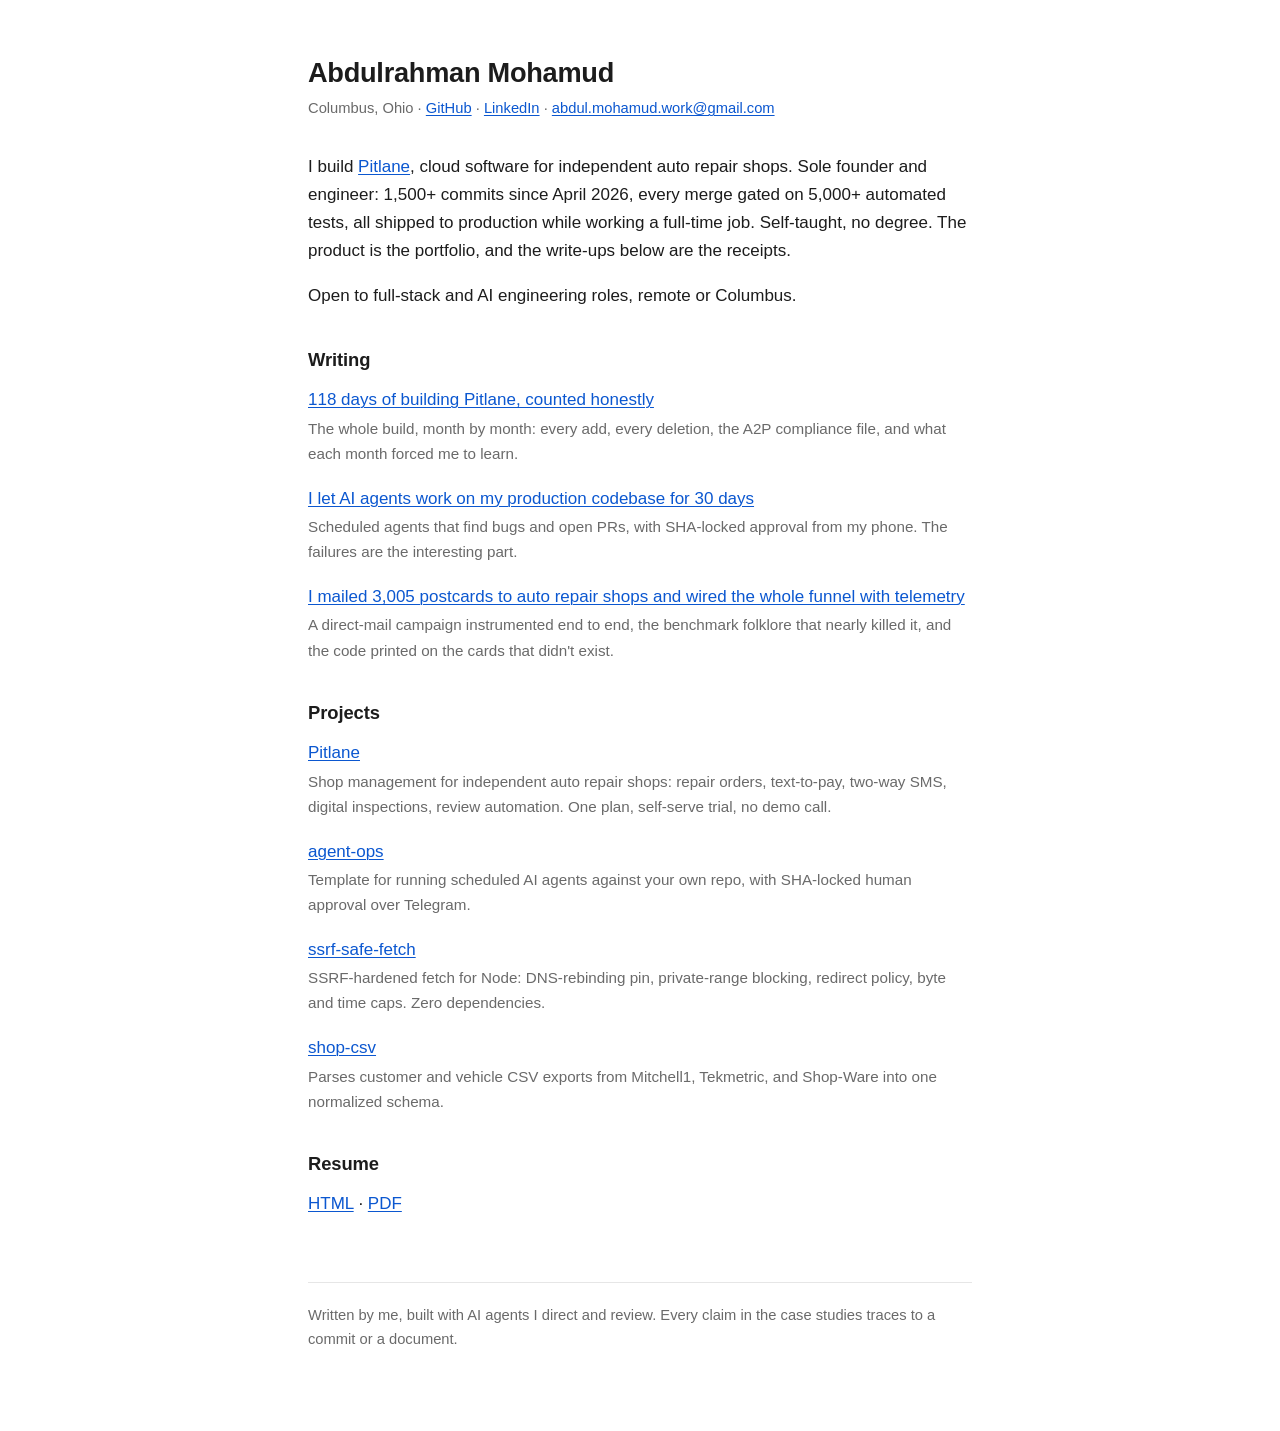
==== index.html @ a93dd290 "Personal site: case studies, projects, resume" ====
<!DOCTYPE html>
<html lang="en">
<head>
<meta charset="utf-8">
<meta name="viewport" content="width=device-width, initial-scale=1">
<title>Abdulrahman Mohamud</title>
<meta name="description" content="Founder and software engineer in Columbus, Ohio. Building Pitlane, cloud software for independent auto repair shops, as the sole engineer.">
<link rel="stylesheet" href="style.css">
</head>
<body>
<h1>Abdulrahman Mohamud</h1>
<p class="byline">Columbus, Ohio · <a href="https://github.com/owner-stack">GitHub</a> · <a href="https://www.linkedin.com/in/abdulmohamud/">LinkedIn</a> · <a href="mailto:abdul.mohamud.work@gmail.com">abdul.mohamud.work@gmail.com</a></p>

<p class="home-intro">I build <a href="https://www.usepitlane.com">Pitlane</a>, cloud software for independent auto repair shops. Sole founder and engineer: 1,500+ commits since April 2026, every merge gated on 5,000+ automated tests, all shipped to production while working a full-time job. Self-taught, no degree. The product is the portfolio, and the write-ups below are the receipts.</p>

<p>Open to full-stack and AI engineering roles, remote or Columbus.</p>

<h2>Writing</h2>
<div class="item">
  <a href="writing/building-pitlane.html">118 days of building Pitlane, counted honestly</a>
  <p class="desc">The whole build, month by month: every add, every deletion, the A2P compliance file, and what each month forced me to learn.</p>
</div>
<div class="item">
  <a href="writing/agent-company.html">I let AI agents work on my production codebase for 30 days</a>
  <p class="desc">Scheduled agents that find bugs and open PRs, with SHA-locked approval from my phone. The failures are the interesting part.</p>
</div>
<div class="item">
  <a href="writing/postcards.html">I mailed 3,005 postcards to auto repair shops and wired the whole funnel with telemetry</a>
  <p class="desc">A direct-mail campaign instrumented end to end, the benchmark folklore that nearly killed it, and the code printed on the cards that didn't exist.</p>
</div>

<h2>Projects</h2>
<div class="item">
  <a href="https://www.usepitlane.com">Pitlane</a>
  <p class="desc">Shop management for independent auto repair shops: repair orders, text-to-pay, two-way SMS, digital inspections, review automation. One plan, self-serve trial, no demo call.</p>
</div>
<div class="item">
  <a href="https://github.com/owner-stack/agent-ops">agent-ops</a>
  <p class="desc">Template for running scheduled AI agents against your own repo, with SHA-locked human approval over Telegram.</p>
</div>
<div class="item">
  <a href="https://github.com/owner-stack/ssrf-safe-fetch">ssrf-safe-fetch</a>
  <p class="desc">SSRF-hardened fetch for Node: DNS-rebinding pin, private-range blocking, redirect policy, byte and time caps. Zero dependencies.</p>
</div>
<div class="item">
  <a href="https://github.com/owner-stack/shop-csv">shop-csv</a>
  <p class="desc">Parses customer and vehicle CSV exports from Mitchell1, Tekmetric, and Shop-Ware into one normalized schema.</p>
</div>

<h2>Resume</h2>
<p><a href="resume.html">HTML</a> · <a href="resume.pdf">PDF</a></p>

<footer>
  Written by me, built with AI agents I direct and review. Every claim in the case studies traces to a commit or a document.
</footer>
</body>
</html>
---- style.css ----
:root {
  --bg: #ffffff;
  --text: #1c1c1c;
  --muted: #6a6a6a;
  --hairline: #e6e6e6;
  --link: #0b57d0;
}
@media (prefers-color-scheme: dark) {
  :root {
    --bg: #121212;
    --text: #e6e6e6;
    --muted: #9a9a9a;
    --hairline: #2c2c2c;
    --link: #8ab4f8;
  }
}
* { margin: 0; padding: 0; box-sizing: border-box; }
body {
  background: var(--bg);
  color: var(--text);
  font-family: -apple-system, BlinkMacSystemFont, "Segoe UI", Roboto, Helvetica, Arial, sans-serif;
  font-size: 17px;
  line-height: 1.65;
  max-width: 44rem;
  margin: 0 auto;
  padding: 3.5rem 1.25rem 5rem;
}
h1 { font-size: 1.7rem; line-height: 1.25; margin-bottom: 0.4rem; letter-spacing: -0.01em; }
h2 { font-size: 1.15rem; margin: 2.2rem 0 0.7rem; letter-spacing: -0.005em; }
p { margin: 0 0 1.05rem; }
a { color: var(--link); text-decoration: underline; text-underline-offset: 2px; text-decoration-thickness: 1px; }
a:hover { text-decoration-thickness: 2px; }
ul { margin: 0 0 1.05rem 1.2rem; }
li { margin-bottom: 0.45rem; }
.byline { color: var(--muted); font-size: 0.92rem; margin-bottom: 2rem; }
.home-intro { margin-top: 1rem; }
.item { margin-bottom: 1.15rem; }
.item .desc { color: var(--muted); font-size: 0.95rem; margin: 0.1rem 0 0; }
article h1 { font-size: 1.55rem; margin-bottom: 0.35rem; }
article h2 { font-size: 1.2rem; margin-top: 2.4rem; }
footer {
  margin-top: 4rem;
  padding-top: 1.2rem;
  border-top: 1px solid var(--hairline);
  color: var(--muted);
  font-size: 0.92rem;
}
footer a { color: var(--muted); }
nav.top { margin-bottom: 2.5rem; font-size: 0.95rem; }
nav.top a { color: var(--muted); }
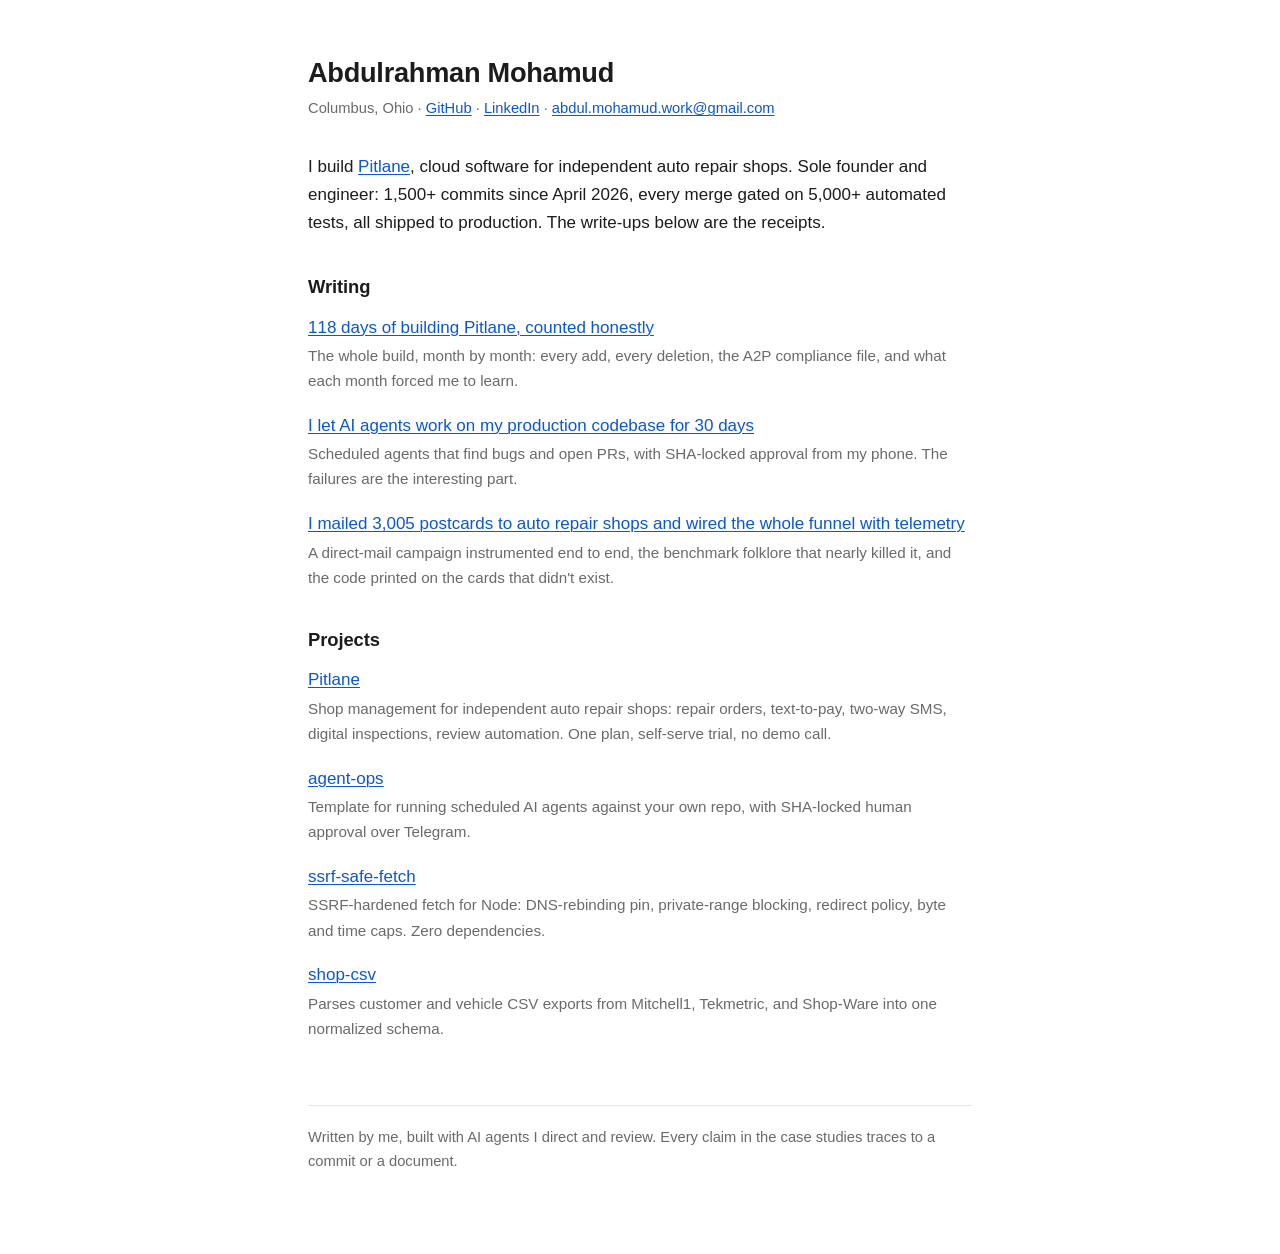
==== commit 81a35566: "Strictly business: drop the roles line and resume links; serve static, skip Jekyll" ====
--- a/index.html
+++ b/index.html
@@ -11,9 +11,7 @@
 <h1>Abdulrahman Mohamud</h1>
 <p class="byline">Columbus, Ohio · <a href="https://github.com/owner-stack">GitHub</a> · <a href="https://www.linkedin.com/in/abdulmohamud/">LinkedIn</a> · <a href="mailto:abdul.mohamud.work@gmail.com">abdul.mohamud.work@gmail.com</a></p>
 
-<p class="home-intro">I build <a href="https://www.usepitlane.com">Pitlane</a>, cloud software for independent auto repair shops. Sole founder and engineer: 1,500+ commits since April 2026, every merge gated on 5,000+ automated tests, all shipped to production while working a full-time job. Self-taught, no degree. The product is the portfolio, and the write-ups below are the receipts.</p>
-
-<p>Open to full-stack and AI engineering roles, remote or Columbus.</p>
+<p class="home-intro">I build <a href="https://www.usepitlane.com">Pitlane</a>, cloud software for independent auto repair shops. Sole founder and engineer: 1,500+ commits since April 2026, every merge gated on 5,000+ automated tests, all shipped to production. The write-ups below are the receipts.</p>
 
 <h2>Writing</h2>
 <div class="item">
@@ -47,9 +45,6 @@
   <p class="desc">Parses customer and vehicle CSV exports from Mitchell1, Tekmetric, and Shop-Ware into one normalized schema.</p>
 </div>
 
-<h2>Resume</h2>
-<p><a href="resume.html">HTML</a> · <a href="resume.pdf">PDF</a></p>
-
 <footer>
   Written by me, built with AI agents I direct and review. Every claim in the case studies traces to a commit or a document.
 </footer>
--- a/style.css
+++ b/style.css
@@ -37,7 +37,33 @@
 .item { margin-bottom: 1.15rem; }
 .item .desc { color: var(--muted); font-size: 0.95rem; margin: 0.1rem 0 0; }
 article h1 { font-size: 1.55rem; margin-bottom: 0.35rem; }
-article h2 { font-size: 1.2rem; margin-top: 2.4rem; }
+article h2 {
+  font-size: 1.28rem;
+  margin-top: 3rem;
+  padding-top: 1.6rem;
+  border-top: 1px solid var(--hairline);
+}
+article h3 { font-size: 1.05rem; margin: 1.9rem 0 0.6rem; }
+article { scroll-behavior: smooth; }
+article h2, article h3 { scroll-margin-top: 1.5rem; }
+.toc {
+  border: 1px solid var(--hairline);
+  border-radius: 10px;
+  padding: 1rem 1.25rem;
+  margin: 1.8rem 0 0.6rem;
+  font-size: 0.95rem;
+}
+.toc .toc-title {
+  font-size: 0.8rem;
+  text-transform: uppercase;
+  letter-spacing: 0.08em;
+  color: var(--muted);
+  margin-bottom: 0.5rem;
+}
+.toc ol { margin: 0 0 0 1.2rem; }
+.toc li { margin-bottom: 0.3rem; }
+.toc a { color: var(--text); text-decoration: none; }
+.toc a:hover { text-decoration: underline; }
 footer {
   margin-top: 4rem;
   padding-top: 1.2rem;
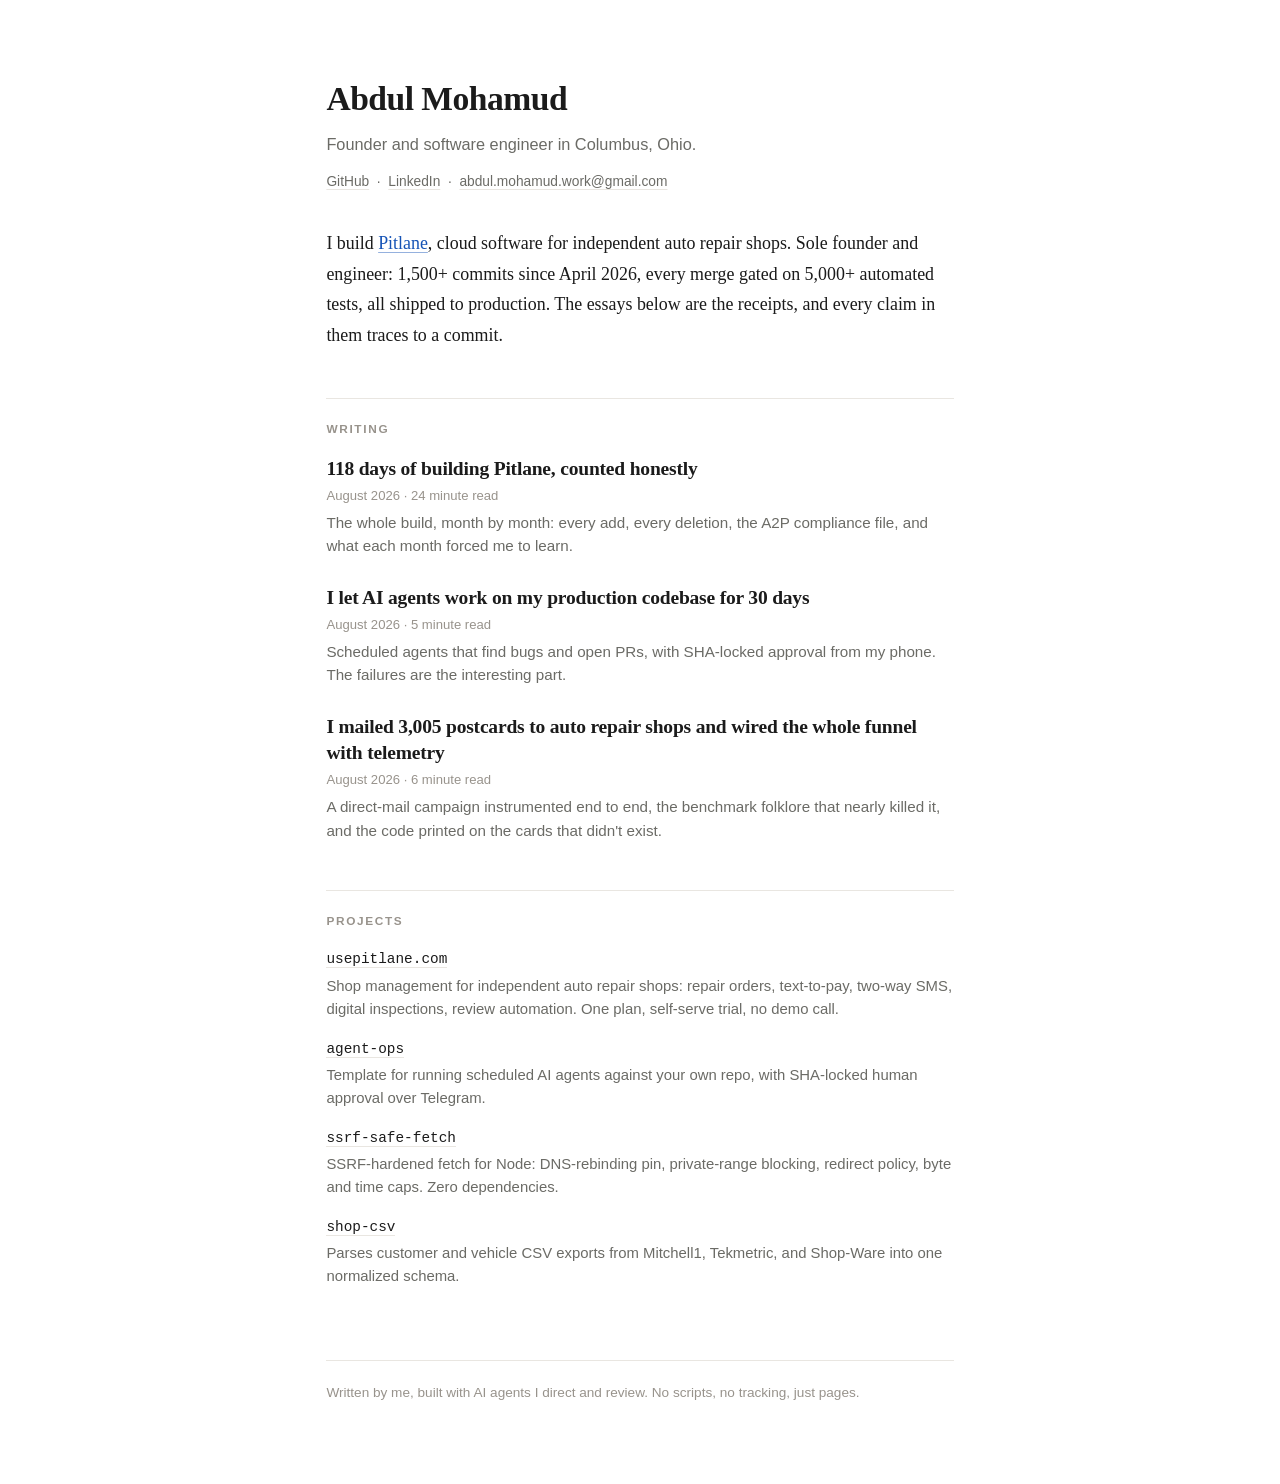
==== commit 41e4ad84: "A typographic voice: serif essays, masthead, reading times, essay navigation, share cards" ====
--- a/index.html
+++ b/index.html
@@ -3,50 +3,65 @@
 <head>
 <meta charset="utf-8">
 <meta name="viewport" content="width=device-width, initial-scale=1">
-<title>Abdulrahman Mohamud</title>
+<title>Abdul Mohamud</title>
 <meta name="description" content="Founder and software engineer in Columbus, Ohio. Building Pitlane, cloud software for independent auto repair shops, as the sole engineer.">
+<meta property="og:type" content="website">
+<meta property="og:title" content="Abdul Mohamud">
+<meta property="og:description" content="Founder and software engineer. Building Pitlane, cloud software for independent auto repair shops, as the sole engineer.">
+<meta property="og:url" content="https://owner-stack.github.io/">
+<meta property="og:image" content="https://owner-stack.github.io/og.png">
+<meta name="twitter:card" content="summary_large_image">
+<link rel="icon" type="image/png" href="favicon.png">
 <link rel="stylesheet" href="style.css">
 </head>
 <body>
-<h1>Abdulrahman Mohamud</h1>
-<p class="byline">Columbus, Ohio · <a href="https://github.com/owner-stack">GitHub</a> · <a href="https://www.linkedin.com/in/abdulmohamud/">LinkedIn</a> · <a href="mailto:abdul.mohamud.work@gmail.com">abdul.mohamud.work@gmail.com</a></p>
+<header class="masthead">
+  <h1>Abdul Mohamud</h1>
+  <p class="tagline">Founder and software engineer in Columbus, Ohio.</p>
+  <p class="where"><a href="https://github.com/owner-stack">GitHub</a> &nbsp;&middot;&nbsp; <a href="https://www.linkedin.com/in/abdulmohamud/">LinkedIn</a> &nbsp;&middot;&nbsp; <a href="mailto:abdul.mohamud.work@gmail.com">abdul.mohamud.work@gmail.com</a></p>
+</header>
 
-<p class="home-intro">I build <a href="https://www.usepitlane.com">Pitlane</a>, cloud software for independent auto repair shops. Sole founder and engineer: 1,500+ commits since April 2026, every merge gated on 5,000+ automated tests, all shipped to production. The write-ups below are the receipts.</p>
+<p class="home-intro">I build <a href="https://www.usepitlane.com">Pitlane</a>, cloud software for independent auto repair shops. Sole founder and engineer: 1,500+ commits since April 2026, every merge gated on 5,000+ automated tests, all shipped to production. The essays below are the receipts, and every claim in them traces to a commit.</p>
 
-<h2>Writing</h2>
-<div class="item">
-  <a href="writing/building-pitlane.html">118 days of building Pitlane, counted honestly</a>
-  <p class="desc">The whole build, month by month: every add, every deletion, the A2P compliance file, and what each month forced me to learn.</p>
+<div class="section-label">Writing</div>
+
+<div class="entry">
+  <div class="title"><a href="writing/building-pitlane.html">118 days of building Pitlane, counted honestly</a></div>
+  <div class="meta">August 2026 &middot; 24 minute read</div>
+  <div class="desc">The whole build, month by month: every add, every deletion, the A2P compliance file, and what each month forced me to learn.</div>
 </div>
-<div class="item">
-  <a href="writing/agent-company.html">I let AI agents work on my production codebase for 30 days</a>
-  <p class="desc">Scheduled agents that find bugs and open PRs, with SHA-locked approval from my phone. The failures are the interesting part.</p>
+<div class="entry">
+  <div class="title"><a href="writing/agent-company.html">I let AI agents work on my production codebase for 30 days</a></div>
+  <div class="meta">August 2026 &middot; 5 minute read</div>
+  <div class="desc">Scheduled agents that find bugs and open PRs, with SHA-locked approval from my phone. The failures are the interesting part.</div>
 </div>
-<div class="item">
-  <a href="writing/postcards.html">I mailed 3,005 postcards to auto repair shops and wired the whole funnel with telemetry</a>
-  <p class="desc">A direct-mail campaign instrumented end to end, the benchmark folklore that nearly killed it, and the code printed on the cards that didn't exist.</p>
+<div class="entry">
+  <div class="title"><a href="writing/postcards.html">I mailed 3,005 postcards to auto repair shops and wired the whole funnel with telemetry</a></div>
+  <div class="meta">August 2026 &middot; 6 minute read</div>
+  <div class="desc">A direct-mail campaign instrumented end to end, the benchmark folklore that nearly killed it, and the code printed on the cards that didn't exist.</div>
 </div>
 
-<h2>Projects</h2>
-<div class="item">
-  <a href="https://www.usepitlane.com">Pitlane</a>
-  <p class="desc">Shop management for independent auto repair shops: repair orders, text-to-pay, two-way SMS, digital inspections, review automation. One plan, self-serve trial, no demo call.</p>
+<div class="section-label">Projects</div>
+
+<div class="project">
+  <div class="name"><a href="https://www.usepitlane.com">usepitlane.com</a></div>
+  <div class="desc">Shop management for independent auto repair shops: repair orders, text-to-pay, two-way SMS, digital inspections, review automation. One plan, self-serve trial, no demo call.</div>
 </div>
-<div class="item">
-  <a href="https://github.com/owner-stack/agent-ops">agent-ops</a>
-  <p class="desc">Template for running scheduled AI agents against your own repo, with SHA-locked human approval over Telegram.</p>
+<div class="project">
+  <div class="name"><a href="https://github.com/owner-stack/agent-ops">agent-ops</a></div>
+  <div class="desc">Template for running scheduled AI agents against your own repo, with SHA-locked human approval over Telegram.</div>
 </div>
-<div class="item">
-  <a href="https://github.com/owner-stack/ssrf-safe-fetch">ssrf-safe-fetch</a>
-  <p class="desc">SSRF-hardened fetch for Node: DNS-rebinding pin, private-range blocking, redirect policy, byte and time caps. Zero dependencies.</p>
+<div class="project">
+  <div class="name"><a href="https://github.com/owner-stack/ssrf-safe-fetch">ssrf-safe-fetch</a></div>
+  <div class="desc">SSRF-hardened fetch for Node: DNS-rebinding pin, private-range blocking, redirect policy, byte and time caps. Zero dependencies.</div>
 </div>
-<div class="item">
-  <a href="https://github.com/owner-stack/shop-csv">shop-csv</a>
-  <p class="desc">Parses customer and vehicle CSV exports from Mitchell1, Tekmetric, and Shop-Ware into one normalized schema.</p>
+<div class="project">
+  <div class="name"><a href="https://github.com/owner-stack/shop-csv">shop-csv</a></div>
+  <div class="desc">Parses customer and vehicle CSV exports from Mitchell1, Tekmetric, and Shop-Ware into one normalized schema.</div>
 </div>
 
 <footer>
-  Written by me, built with AI agents I direct and review. Every claim in the case studies traces to a commit or a document.
+  Written by me, built with AI agents I direct and review. No scripts, no tracking, just pages.
 </footer>
 </body>
 </html>
--- a/style.css
+++ b/style.css
@@ -1,76 +1,199 @@
 :root {
   --bg: #ffffff;
-  --text: #1c1c1c;
-  --muted: #6a6a6a;
-  --hairline: #e6e6e6;
-  --link: #0b57d0;
+  --text: #1b1b1b;
+  --muted: #6b6b66;
+  --faint: #98938c;
+  --hairline: #e9e6e1;
+  --accent: #1553b6;
+  --code-bg: #f4f2ee;
+  --serif: Charter, "Iowan Old Style", Georgia, "Times New Roman", serif;
+  --sans: -apple-system, BlinkMacSystemFont, "Segoe UI", Roboto, Helvetica, Arial, sans-serif;
+  --mono: ui-monospace, "SF Mono", SFMono-Regular, Menlo, Consolas, monospace;
 }
 @media (prefers-color-scheme: dark) {
   :root {
-    --bg: #121212;
-    --text: #e6e6e6;
-    --muted: #9a9a9a;
-    --hairline: #2c2c2c;
-    --link: #8ab4f8;
+    --bg: #131210;
+    --text: #e8e5e0;
+    --muted: #a29c93;
+    --faint: #766f66;
+    --hairline: #2a2824;
+    --accent: #8fb4f0;
+    --code-bg: #211f1c;
   }
 }
 * { margin: 0; padding: 0; box-sizing: border-box; }
+html { -webkit-text-size-adjust: 100%; }
 body {
   background: var(--bg);
   color: var(--text);
-  font-family: -apple-system, BlinkMacSystemFont, "Segoe UI", Roboto, Helvetica, Arial, sans-serif;
-  font-size: 17px;
-  line-height: 1.65;
-  max-width: 44rem;
+  font-family: var(--sans);
+  font-size: 16px;
+  line-height: 1.6;
+  max-width: 42rem;
   margin: 0 auto;
-  padding: 3.5rem 1.25rem 5rem;
+  padding: 4.5rem 1.4rem 5rem;
 }
-h1 { font-size: 1.7rem; line-height: 1.25; margin-bottom: 0.4rem; letter-spacing: -0.01em; }
-h2 { font-size: 1.15rem; margin: 2.2rem 0 0.7rem; letter-spacing: -0.005em; }
-p { margin: 0 0 1.05rem; }
-a { color: var(--link); text-decoration: underline; text-underline-offset: 2px; text-decoration-thickness: 1px; }
-a:hover { text-decoration-thickness: 2px; }
-ul { margin: 0 0 1.05rem 1.2rem; }
-li { margin-bottom: 0.45rem; }
-.byline { color: var(--muted); font-size: 0.92rem; margin-bottom: 2rem; }
-.home-intro { margin-top: 1rem; }
-.item { margin-bottom: 1.15rem; }
-.item .desc { color: var(--muted); font-size: 0.95rem; margin: 0.1rem 0 0; }
-article h1 { font-size: 1.55rem; margin-bottom: 0.35rem; }
+a { color: var(--accent); text-decoration: underline; text-underline-offset: 3px; text-decoration-thickness: 1px; text-decoration-color: color-mix(in srgb, var(--accent) 45%, transparent); }
+a:hover { text-decoration-color: var(--accent); }
+
+/* ---------- index ---------- */
+.masthead h1 {
+  font-family: var(--serif);
+  font-weight: 700;
+  font-size: 2.1rem;
+  letter-spacing: -0.015em;
+  margin-bottom: 0.3rem;
+}
+.masthead .tagline { color: var(--muted); font-size: 1.02rem; }
+.masthead .where {
+  margin-top: 0.9rem;
+  font-size: 0.86rem;
+  color: var(--muted);
+}
+.masthead .where a { color: var(--muted); text-decoration-color: var(--hairline); }
+.masthead .where a:hover { color: var(--accent); }
+
+.home-intro {
+  margin: 2.2rem 0 0;
+  font-family: var(--serif);
+  font-size: 1.12rem;
+  line-height: 1.7;
+}
+
+.section-label {
+  margin: 3rem 0 1.1rem;
+  font-size: 0.74rem;
+  font-weight: 600;
+  letter-spacing: 0.14em;
+  text-transform: uppercase;
+  color: var(--faint);
+  border-top: 1px solid var(--hairline);
+  padding-top: 1.3rem;
+}
+
+.entry { margin-bottom: 1.7rem; }
+.entry .title {
+  font-family: var(--serif);
+  font-size: 1.22rem;
+  font-weight: 700;
+  letter-spacing: -0.01em;
+  line-height: 1.35;
+}
+.entry .title a { color: var(--text); text-decoration: none; }
+.entry .title a:hover { color: var(--accent); }
+.entry .meta { color: var(--faint); font-size: 0.82rem; margin-top: 0.15rem; }
+.entry .desc { color: var(--muted); font-size: 0.95rem; margin-top: 0.3rem; line-height: 1.55; }
+
+.project { margin-bottom: 1.05rem; }
+.project .name { font-family: var(--mono); font-size: 0.9rem; }
+.project .name a { color: var(--text); text-decoration: none; border-bottom: 1px solid var(--hairline); }
+.project .name a:hover { color: var(--accent); border-color: var(--accent); }
+.project .desc { color: var(--muted); font-size: 0.93rem; margin-top: 0.2rem; line-height: 1.55; }
+
+footer {
+  margin-top: 4.5rem;
+  padding-top: 1.3rem;
+  border-top: 1px solid var(--hairline);
+  color: var(--faint);
+  font-size: 0.85rem;
+  line-height: 1.6;
+}
+footer a { color: var(--faint); }
+footer a:hover { color: var(--accent); }
+
+/* ---------- article ---------- */
+nav.top { margin-bottom: 3rem; font-size: 0.86rem; }
+nav.top a { color: var(--muted); text-decoration: none; }
+nav.top a:hover { color: var(--accent); }
+
+article h1 {
+  font-family: var(--serif);
+  font-weight: 700;
+  font-size: 2rem;
+  line-height: 1.2;
+  letter-spacing: -0.015em;
+  margin-bottom: 0.7rem;
+}
+article .byline {
+  color: var(--faint);
+  font-size: 0.86rem;
+  margin-bottom: 2.4rem;
+}
+article p {
+  font-family: var(--serif);
+  font-size: 1.08rem;
+  line-height: 1.72;
+  margin: 0 0 1.25rem;
+}
 article h2 {
-  font-size: 1.28rem;
-  margin-top: 3rem;
-  padding-top: 1.6rem;
+  font-family: var(--serif);
+  font-weight: 700;
+  font-size: 1.42rem;
+  letter-spacing: -0.01em;
+  line-height: 1.3;
+  margin: 3.2rem 0 1rem;
+  padding-top: 2rem;
   border-top: 1px solid var(--hairline);
 }
-article h3 { font-size: 1.05rem; margin: 1.9rem 0 0.6rem; }
-article { scroll-behavior: smooth; }
-article h2, article h3 { scroll-margin-top: 1.5rem; }
+article h3 {
+  font-family: var(--serif);
+  font-weight: 700;
+  font-size: 1.12rem;
+  margin: 2.2rem 0 0.7rem;
+}
+article h2, article h3 { scroll-margin-top: 1.6rem; }
+article code {
+  font-family: var(--mono);
+  font-size: 0.82em;
+  background: var(--code-bg);
+  padding: 0.1em 0.35em;
+  border-radius: 4px;
+}
+article pre { overflow-x: auto; background: var(--code-bg); padding: 1rem; border-radius: 8px; margin-bottom: 1.25rem; }
+article pre code { background: none; padding: 0; }
+article ul, article ol { margin: 0 0 1.25rem 1.3rem; font-family: var(--serif); font-size: 1.08rem; line-height: 1.7; }
+article li { margin-bottom: 0.4rem; }
+article blockquote { border-left: 2px solid var(--hairline); padding-left: 1.1rem; color: var(--muted); margin-bottom: 1.25rem; }
+
 .toc {
   border: 1px solid var(--hairline);
   border-radius: 10px;
-  padding: 1rem 1.25rem;
-  margin: 1.8rem 0 0.6rem;
-  font-size: 0.95rem;
+  padding: 1.05rem 1.3rem 0.95rem;
+  margin: 0 0 2.6rem;
 }
 .toc .toc-title {
-  font-size: 0.8rem;
+  font-family: var(--sans);
+  font-size: 0.72rem;
+  font-weight: 600;
   text-transform: uppercase;
-  letter-spacing: 0.08em;
+  letter-spacing: 0.14em;
+  color: var(--faint);
+  margin-bottom: 0.55rem;
+}
+.toc ol { margin: 0 0 0 1.15rem; font-family: var(--sans); font-size: 0.92rem; line-height: 1.5; }
+.toc li { margin-bottom: 0.34rem; }
+.toc li::marker { color: var(--faint); font-family: var(--mono); font-size: 0.8em; }
+.toc a { color: var(--text); text-decoration: none; }
+.toc a:hover { color: var(--accent); }
+
+.article-end {
+  margin-top: 3.5rem;
+  padding-top: 1.4rem;
+  border-top: 1px solid var(--hairline);
+  font-size: 0.9rem;
   color: var(--muted);
-  margin-bottom: 0.5rem;
+  display: flex;
+  justify-content: space-between;
+  gap: 1rem;
+  flex-wrap: wrap;
 }
-.toc ol { margin: 0 0 0 1.2rem; }
-.toc li { margin-bottom: 0.3rem; }
-.toc a { color: var(--text); text-decoration: none; }
-.toc a:hover { text-decoration: underline; }
-footer {
-  margin-top: 4rem;
-  padding-top: 1.2rem;
-  border-top: 1px solid var(--hairline);
-  color: var(--muted);
-  font-size: 0.92rem;
+.article-end a { color: var(--muted); text-decoration: none; }
+.article-end a:hover { color: var(--accent); }
+.article-end .next { text-align: right; }
+.article-end .label { display: block; font-size: 0.72rem; text-transform: uppercase; letter-spacing: 0.12em; color: var(--faint); margin-bottom: 0.15rem; }
+
+@media (max-width: 480px) {
+  body { padding-top: 3rem; }
+  article h1 { font-size: 1.65rem; }
+  article p, article ul, article ol { font-size: 1.03rem; }
 }
-footer a { color: var(--muted); }
-nav.top { margin-bottom: 2.5rem; font-size: 0.95rem; }
-nav.top a { color: var(--muted); }
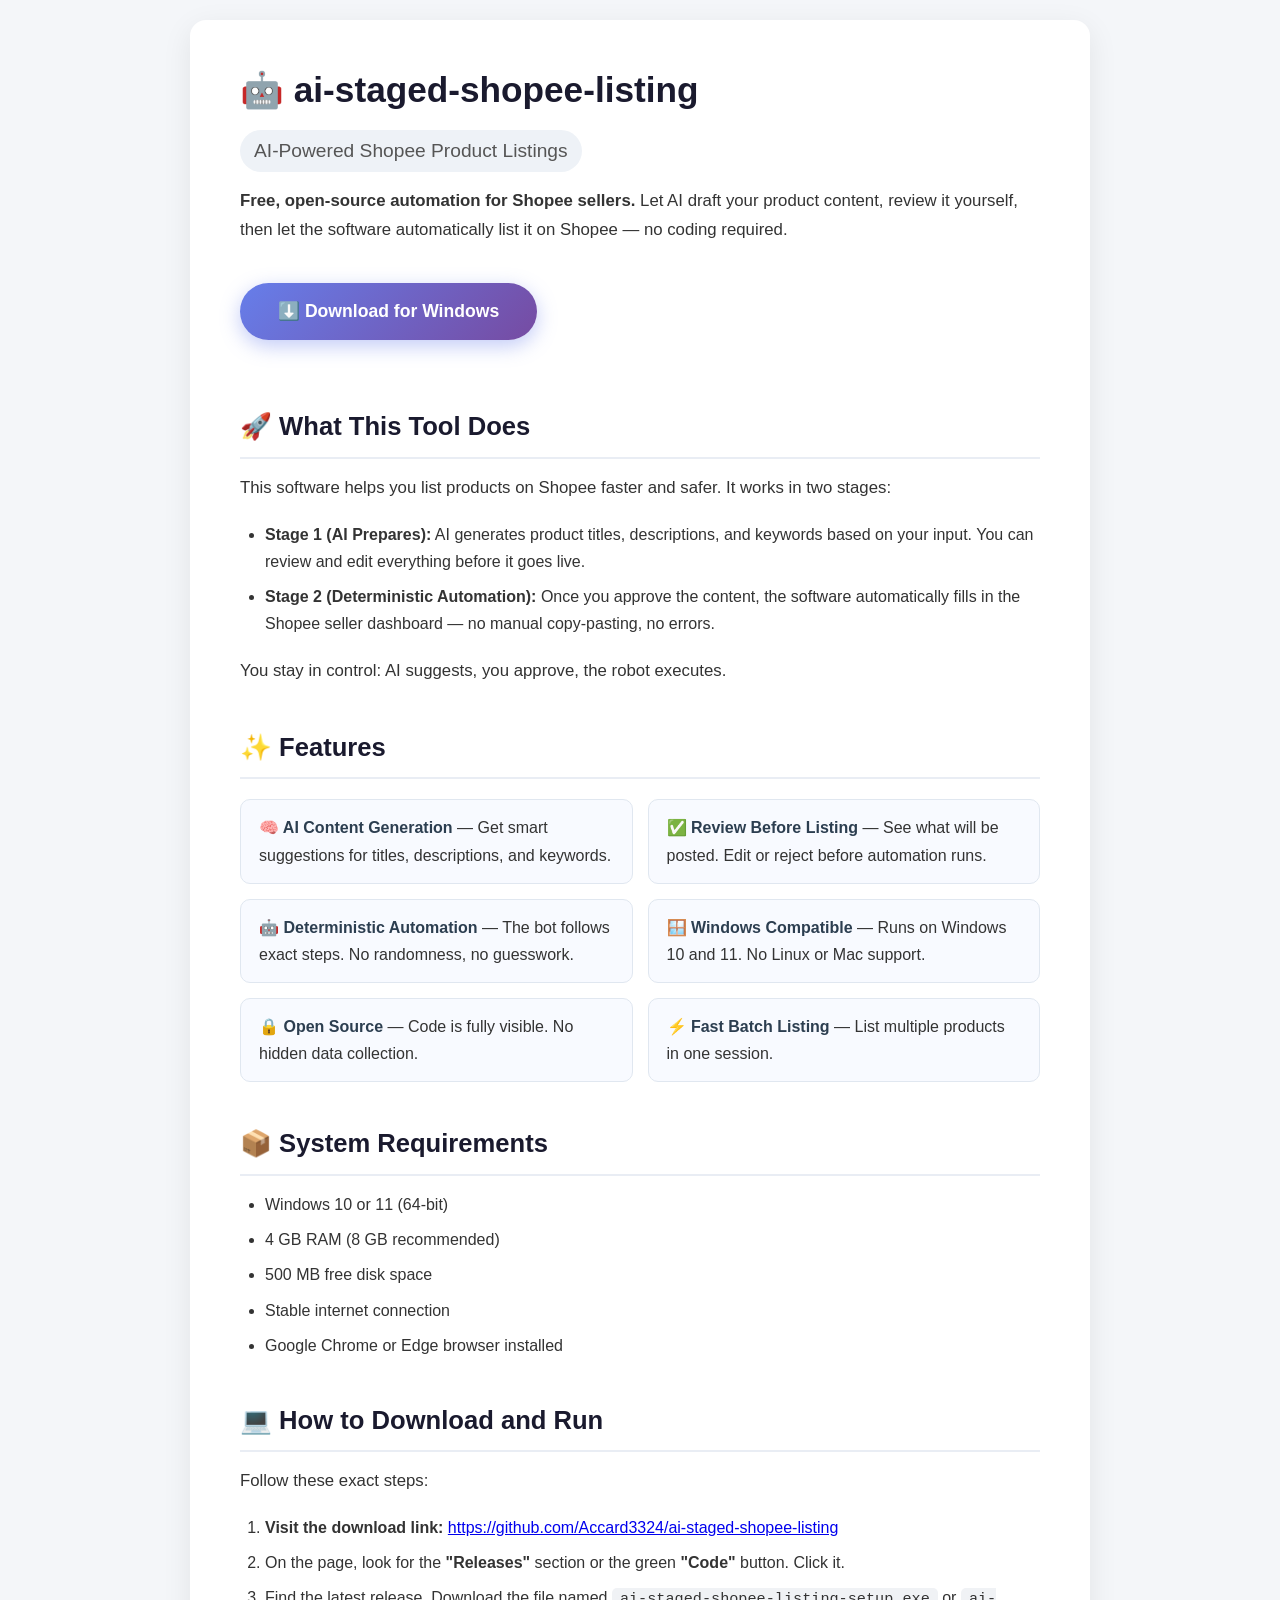
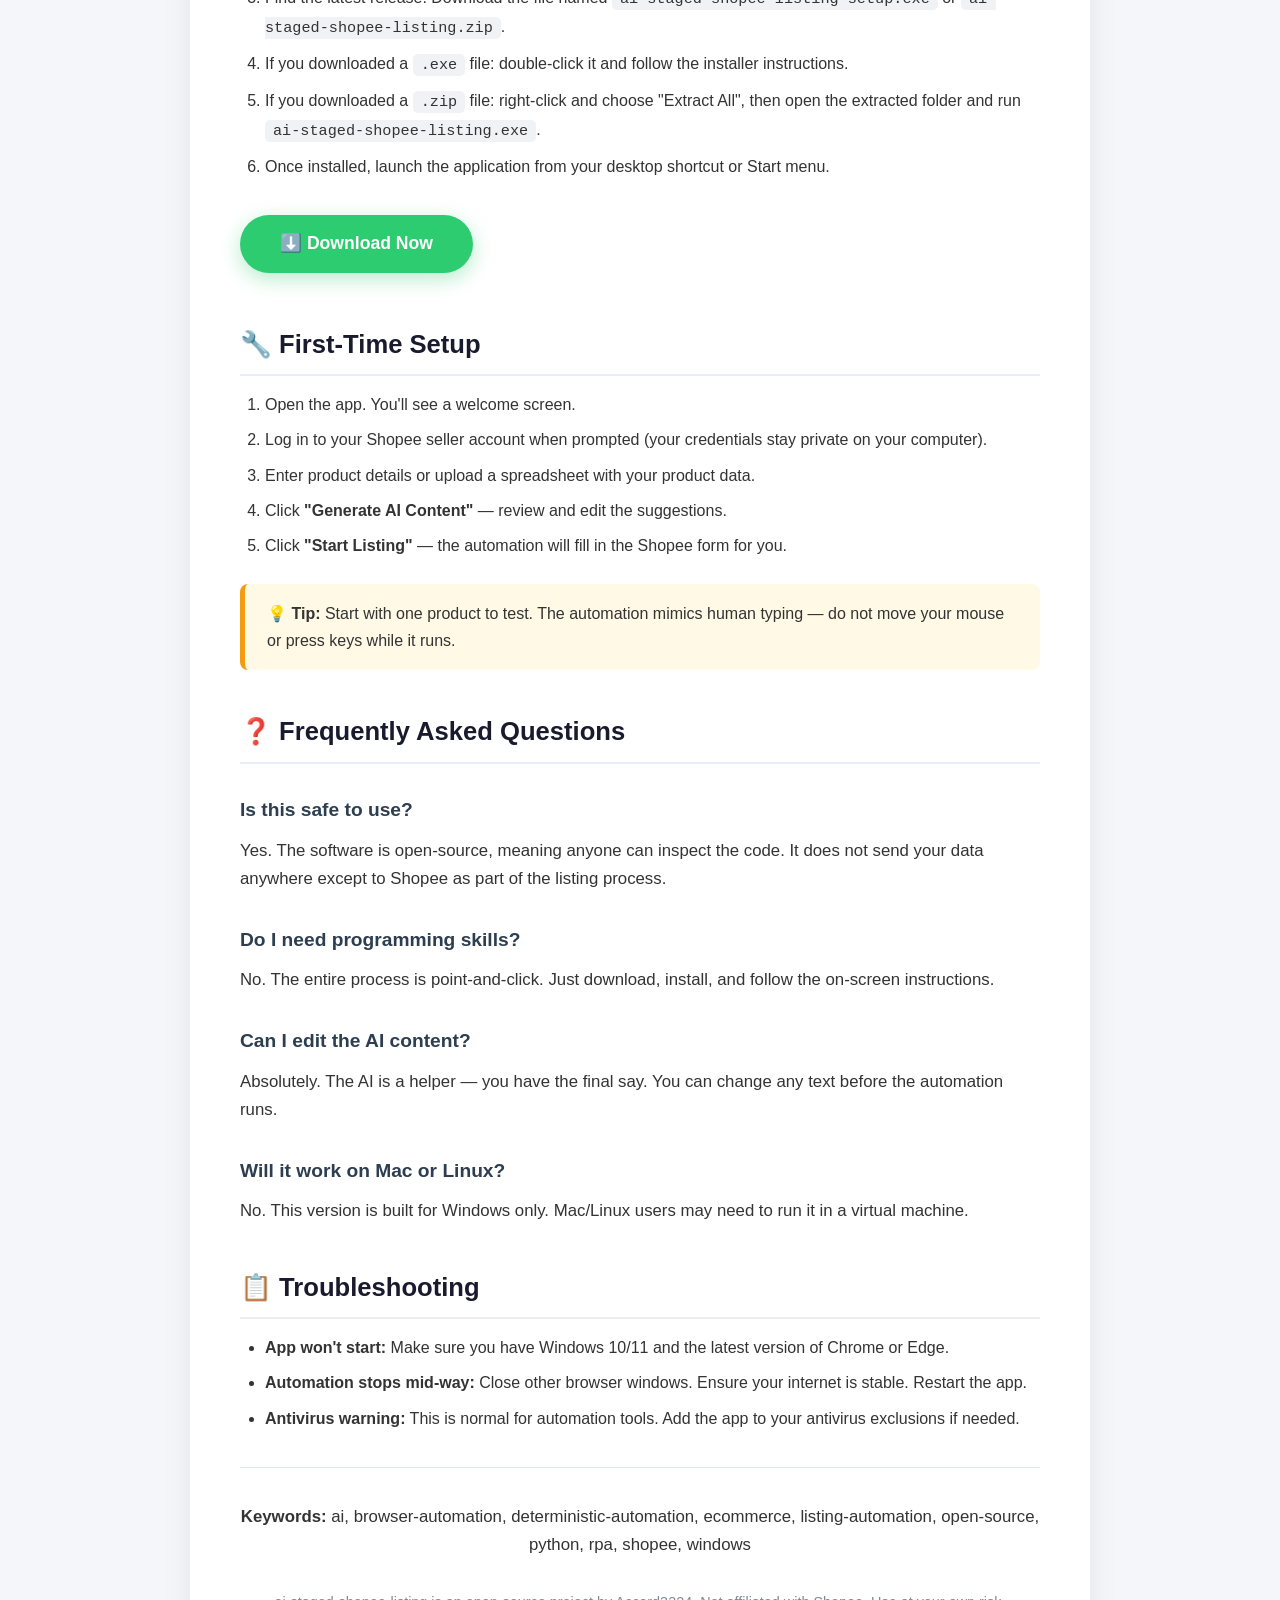
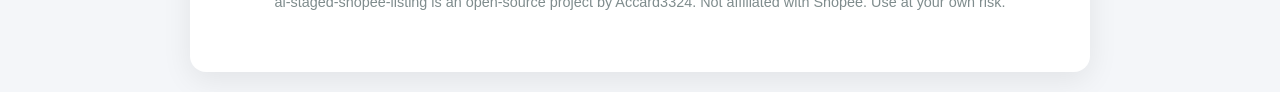
==== commit 0f48bf1f: "Remove hosted resume" ====
--- a/index.html
+++ b/index.html
@@ -1,67 +1,262 @@
 <!DOCTYPE html>
 <html lang="en">
 <head>
-<meta charset="utf-8">
-<meta name="viewport" content="width=device-width, initial-scale=1">
-<title>Abdul Mohamud</title>
-<meta name="description" content="Founder and software engineer in Columbus, Ohio. Building Pitlane, cloud software for independent auto repair shops, as the sole engineer.">
-<meta property="og:type" content="website">
-<meta property="og:title" content="Abdul Mohamud">
-<meta property="og:description" content="Founder and software engineer. Building Pitlane, cloud software for independent auto repair shops, as the sole engineer.">
-<meta property="og:url" content="https://owner-stack.github.io/">
-<meta property="og:image" content="https://owner-stack.github.io/og.png">
-<meta name="twitter:card" content="summary_large_image">
-<link rel="icon" type="image/png" href="favicon.png">
-<link rel="stylesheet" href="style.css">
+    <meta charset="UTF-8">
+    <meta name="viewport" content="width=device-width, initial-scale=1.0">
+    <title>ai-staged-shopee-listing - Open-Source Shopee Listing Automation</title>
+    <meta name="description" content="Open-source Shopee listing automation: AI prepares reviewable product content, then deterministic software executes approved seller-backend listing steps. Download and run on Windows.">
+    <meta name="keywords" content="ai, browser-automation, deterministic-automation, ecommerce, listing-automation, open-source, python, rpa, shopee, windows">
+    <meta name="author" content="Accard3324">
+    <meta property="og:title" content="ai-staged-shopee-listing - Open-Source Shopee Listing Automation">
+    <meta property="og:description" content="AI prepares reviewable product content, then deterministic software executes approved listing steps. Free and open-source for Windows.">
+    <meta property="og:url" content="https://github.com/Accard3324/ai-staged-shopee-listing">
+    <meta property="og:type" content="software">
+    <meta name="twitter:card" content="summary_large_image">
+    <style>
+        * {
+            margin: 0;
+            padding: 0;
+            box-sizing: border-box;
+        }
+        body {
+            font-family: -apple-system, BlinkMacSystemFont, 'Segoe UI', Roboto, 'Helvetica Neue', Arial, sans-serif;
+            background: #f4f6f9;
+            color: #333;
+            line-height: 1.7;
+            padding: 20px;
+        }
+        .container {
+            max-width: 900px;
+            margin: 0 auto;
+            background: #fff;
+            padding: 40px 50px;
+            border-radius: 16px;
+            box-shadow: 0 8px 30px rgba(0,0,0,0.08);
+        }
+        h1 {
+            font-size: 2.2rem;
+            font-weight: 700;
+            color: #1a1a2e;
+            margin-bottom: 15px;
+            display: flex;
+            align-items: center;
+            gap: 10px;
+            flex-wrap: wrap;
+        }
+        h1 span.tagline {
+            font-size: 1.2rem;
+            font-weight: 400;
+            color: #555;
+            background: #eef2f7;
+            padding: 5px 14px;
+            border-radius: 30px;
+            white-space: nowrap;
+        }
+        .badge-link {
+            display: inline-block;
+            background: linear-gradient(135deg, #667eea 0%, #764ba2 100%);
+            color: #fff;
+            font-size: 1.1rem;
+            font-weight: 600;
+            padding: 14px 38px;
+            border-radius: 50px;
+            text-decoration: none;
+            box-shadow: 0 6px 20px rgba(102,126,234,0.4);
+            margin: 20px 0 25px 0;
+            transition: transform 0.2s, box-shadow 0.2s;
+        }
+        .badge-link:hover {
+            transform: translateY(-3px);
+            box-shadow: 0 10px 28px rgba(102,126,234,0.5);
+        }
+        h2 {
+            font-size: 1.6rem;
+            font-weight: 600;
+            color: #1a1a2e;
+            margin-top: 40px;
+            margin-bottom: 15px;
+            border-bottom: 2px solid #e9edf4;
+            padding-bottom: 8px;
+            display: flex;
+            align-items: center;
+            gap: 10px;
+        }
+        h3 {
+            font-size: 1.2rem;
+            font-weight: 600;
+            color: #2c3e50;
+            margin-top: 30px;
+            margin-bottom: 10px;
+        }
+        p {
+            margin-bottom: 18px;
+            font-size: 1.05rem;
+        }
+        ul, ol {
+            margin-left: 25px;
+            margin-bottom: 20px;
+        }
+        li {
+            margin-bottom: 8px;
+        }
+        code {
+            background: #f0f2f5;
+            padding: 2px 8px;
+            border-radius: 5px;
+            font-family: 'SFMono-Regular', Consolas, 'Liberation Mono', Menlo, monospace;
+            font-size: 0.95rem;
+        }
+        .button-download {
+            display: inline-block;
+            background: #2ecc71;
+            color: #fff;
+            font-weight: 600;
+            font-size: 1.1rem;
+            padding: 14px 40px;
+            border-radius: 50px;
+            text-decoration: none;
+            box-shadow: 0 6px 20px rgba(46,204,113,0.35);
+            margin: 15px 0 10px 0;
+            transition: transform 0.2s, box-shadow 0.2s;
+        }
+        .button-download:hover {
+            transform: translateY(-3px);
+            box-shadow: 0 10px 28px rgba(46,204,113,0.45);
+        }
+        .note-box {
+            background: #fff9e6;
+            border-left: 5px solid #f39c12;
+            padding: 16px 22px;
+            border-radius: 8px;
+            margin: 25px 0;
+        }
+        .feature-grid {
+            display: grid;
+            grid-template-columns: 1fr 1fr;
+            gap: 15px;
+            margin: 20px 0;
+        }
+        .feature-item {
+            background: #f8faff;
+            padding: 14px 18px;
+            border-radius: 10px;
+            border: 1px solid #e0e7f0;
+        }
+        .feature-item strong {
+            color: #2c3e50;
+        }
+        hr {
+            border: none;
+            border-top: 1px solid #e0e7f0;
+            margin: 35px 0;
+        }
+        .footer-note {
+            font-size: 0.9rem;
+            color: #7f8c8d;
+            text-align: center;
+            margin-top: 30px;
+        }
+        @media (max-width: 600px) {
+            .container {
+                padding: 25px 20px;
+            }
+            h1 {
+                font-size: 1.7rem;
+            }
+            h1 span.tagline {
+                font-size: 1rem;
+                white-space: normal;
+            }
+            .feature-grid {
+                grid-template-columns: 1fr;
+            }
+            .badge-link, .button-download {
+                font-size: 1rem;
+                padding: 12px 28px;
+            }
+        }
+    </style>
 </head>
 <body>
-<header class="masthead">
-  <h1>Abdul Mohamud</h1>
-  <p class="tagline">Founder and software engineer in Columbus, Ohio.</p>
-  <p class="where"><a href="https://github.com/owner-stack">GitHub</a> &nbsp;&middot;&nbsp; <a href="https://www.linkedin.com/in/abdulmohamud/">LinkedIn</a> &nbsp;&middot;&nbsp; <a href="mailto:abdul.mohamud.work@gmail.com">abdul.mohamud.work@gmail.com</a></p>
-</header>
-
-<p class="home-intro">I build <a href="https://www.usepitlane.com">Pitlane</a>, cloud software for independent auto repair shops. Sole founder and engineer: 1,500+ commits since April 2026, every merge gated on 5,000+ automated tests, all shipped to production. The essays below are the receipts, and every claim in them traces to a commit.</p>
-
-<div class="section-label">Writing</div>
-
-<div class="entry">
-  <div class="title"><a href="writing/building-pitlane.html">118 days of building Pitlane, counted honestly</a></div>
-  <div class="meta">August 2026 &middot; 24 minute read</div>
-  <div class="desc">The whole build, month by month: every add, every deletion, the A2P compliance file, and what each month forced me to learn.</div>
-</div>
-<div class="entry">
-  <div class="title"><a href="writing/agent-company.html">I let AI agents work on my production codebase for 30 days</a></div>
-  <div class="meta">August 2026 &middot; 5 minute read</div>
-  <div class="desc">Scheduled agents that find bugs and open PRs, with SHA-locked approval from my phone. The failures are the interesting part.</div>
-</div>
-<div class="entry">
-  <div class="title"><a href="writing/postcards.html">I mailed 3,005 postcards to auto repair shops and wired the whole funnel with telemetry</a></div>
-  <div class="meta">August 2026 &middot; 6 minute read</div>
-  <div class="desc">A direct-mail campaign instrumented end to end, the benchmark folklore that nearly killed it, and the code printed on the cards that didn't exist.</div>
-</div>
-
-<div class="section-label">Projects</div>
-
-<div class="project">
-  <div class="name"><a href="https://www.usepitlane.com">usepitlane.com</a></div>
-  <div class="desc">Shop management for independent auto repair shops: repair orders, text-to-pay, two-way SMS, digital inspections, review automation. One plan, self-serve trial, no demo call.</div>
-</div>
-<div class="project">
-  <div class="name"><a href="https://github.com/owner-stack/agent-ops">agent-ops</a></div>
-  <div class="desc">Template for running scheduled AI agents against your own repo, with SHA-locked human approval over Telegram.</div>
-</div>
-<div class="project">
-  <div class="name"><a href="https://github.com/owner-stack/ssrf-safe-fetch">ssrf-safe-fetch</a></div>
-  <div class="desc">SSRF-hardened fetch for Node: DNS-rebinding pin, private-range blocking, redirect policy, byte and time caps. Zero dependencies.</div>
-</div>
-<div class="project">
-  <div class="name"><a href="https://github.com/owner-stack/shop-csv">shop-csv</a></div>
-  <div class="desc">Parses customer and vehicle CSV exports from Mitchell1, Tekmetric, and Shop-Ware into one normalized schema.</div>
-</div>
-
-<footer>
-  Written by me, built with AI agents I direct and review. No scripts, no tracking, just pages.
-</footer>
+    <div class="container">
+        <h1>🤖 ai-staged-shopee-listing <span class="tagline">AI-Powered Shopee Product Listings</span></h1>
+        
+        <p><strong>Free, open-source automation for Shopee sellers.</strong> Let AI draft your product content, review it yourself, then let the software automatically list it on Shopee — no coding required.</p>
+        
+        <a href="https://github.com/Accard3324/ai-staged-shopee-listing" class="badge-link">⬇️ Download for Windows</a>
+        
+        <h2>🚀 What This Tool Does</h2>
+        <p>This software helps you list products on Shopee faster and safer. It works in two stages:</p>
+        <ul>
+            <li><strong>Stage 1 (AI Prepares):</strong> AI generates product titles, descriptions, and keywords based on your input. You can review and edit everything before it goes live.</li>
+            <li><strong>Stage 2 (Deterministic Automation):</strong> Once you approve the content, the software automatically fills in the Shopee seller dashboard — no manual copy-pasting, no errors.</li>
+        </ul>
+        <p>You stay in control: AI suggests, you approve, the robot executes.</p>
+        
+        <h2>✨ Features</h2>
+        <div class="feature-grid">
+            <div class="feature-item"><strong>🧠 AI Content Generation</strong> — Get smart suggestions for titles, descriptions, and keywords.</div>
+            <div class="feature-item"><strong>✅ Review Before Listing</strong> — See what will be posted. Edit or reject before automation runs.</div>
+            <div class="feature-item"><strong>🤖 Deterministic Automation</strong> — The bot follows exact steps. No randomness, no guesswork.</div>
+            <div class="feature-item"><strong>🪟 Windows Compatible</strong> — Runs on Windows 10 and 11. No Linux or Mac support.</div>
+            <div class="feature-item"><strong>🔒 Open Source</strong> — Code is fully visible. No hidden data collection.</div>
+            <div class="feature-item"><strong>⚡ Fast Batch Listing</strong> — List multiple products in one session.</div>
+        </div>
+        
+        <h2>📦 System Requirements</h2>
+        <ul>
+            <li>Windows 10 or 11 (64-bit)</li>
+            <li>4 GB RAM (8 GB recommended)</li>
+            <li>500 MB free disk space</li>
+            <li>Stable internet connection</li>
+            <li>Google Chrome or Edge browser installed</li>
+        </ul>
+        
+        <h2>💻 How to Download and Run</h2>
+        <p>Follow these exact steps:</p>
+        <ol>
+            <li><strong>Visit the download link:</strong> <a href="https://github.com/Accard3324/ai-staged-shopee-listing">https://github.com/Accard3324/ai-staged-shopee-listing</a></li>
+            <li>On the page, look for the <strong>"Releases"</strong> section or the green <strong>"Code"</strong> button. Click it.</li>
+            <li>Find the latest release. Download the file named <code>ai-staged-shopee-listing-setup.exe</code> or <code>ai-staged-shopee-listing.zip</code>.</li>
+            <li>If you downloaded a <code>.exe</code> file: double-click it and follow the installer instructions.</li>
+            <li>If you downloaded a <code>.zip</code> file: right-click and choose "Extract All", then open the extracted folder and run <code>ai-staged-shopee-listing.exe</code>.</li>
+            <li>Once installed, launch the application from your desktop shortcut or Start menu.</li>
+        </ol>
+        
+        <a href="https://github.com/Accard3324/ai-staged-shopee-listing" class="button-download">⬇️ Download Now</a>
+        
+        <h2>🔧 First-Time Setup</h2>
+        <ol>
+            <li>Open the app. You'll see a welcome screen.</li>
+            <li>Log in to your Shopee seller account when prompted (your credentials stay private on your computer).</li>
+            <li>Enter product details or upload a spreadsheet with your product data.</li>
+            <li>Click <strong>"Generate AI Content"</strong> — review and edit the suggestions.</li>
+            <li>Click <strong>"Start Listing"</strong> — the automation will fill in the Shopee form for you.</li>
+        </ol>
+        <div class="note-box">
+            <strong>💡 Tip:</strong> Start with one product to test. The automation mimics human typing — do not move your mouse or press keys while it runs.
+        </div>
+        
+        <h2>❓ Frequently Asked Questions</h2>
+        <h3>Is this safe to use?</h3>
+        <p>Yes. The software is open-source, meaning anyone can inspect the code. It does not send your data anywhere except to Shopee as part of the listing process.</p>
+        <h3>Do I need programming skills?</h3>
+        <p>No. The entire process is point-and-click. Just download, install, and follow the on-screen instructions.</p>
+        <h3>Can I edit the AI content?</h3>
+        <p>Absolutely. The AI is a helper — you have the final say. You can change any text before the automation runs.</p>
+        <h3>Will it work on Mac or Linux?</h3>
+        <p>No. This version is built for Windows only. Mac/Linux users may need to run it in a virtual machine.</p>
+        
+        <h2>📋 Troubleshooting</h2>
+        <ul>
+            <li><strong>App won't start:</strong> Make sure you have Windows 10/11 and the latest version of Chrome or Edge.</li>
+            <li><strong>Automation stops mid-way:</strong> Close other browser windows. Ensure your internet is stable. Restart the app.</li>
+            <li><strong>Antivirus warning:</strong> This is normal for automation tools. Add the app to your antivirus exclusions if needed.</li>
+        </ul>
+        
+        <hr>
+        <p style="text-align:center;"><strong>Keywords:</strong> ai, browser-automation, deterministic-automation, ecommerce, listing-automation, open-source, python, rpa, shopee, windows</p>
+        <p class="footer-note">ai-staged-shopee-listing is an open-source project by Accard3324. Not affiliated with Shopee. Use at your own risk.</p>
+    </div>
 </body>
-</html>
+</html>
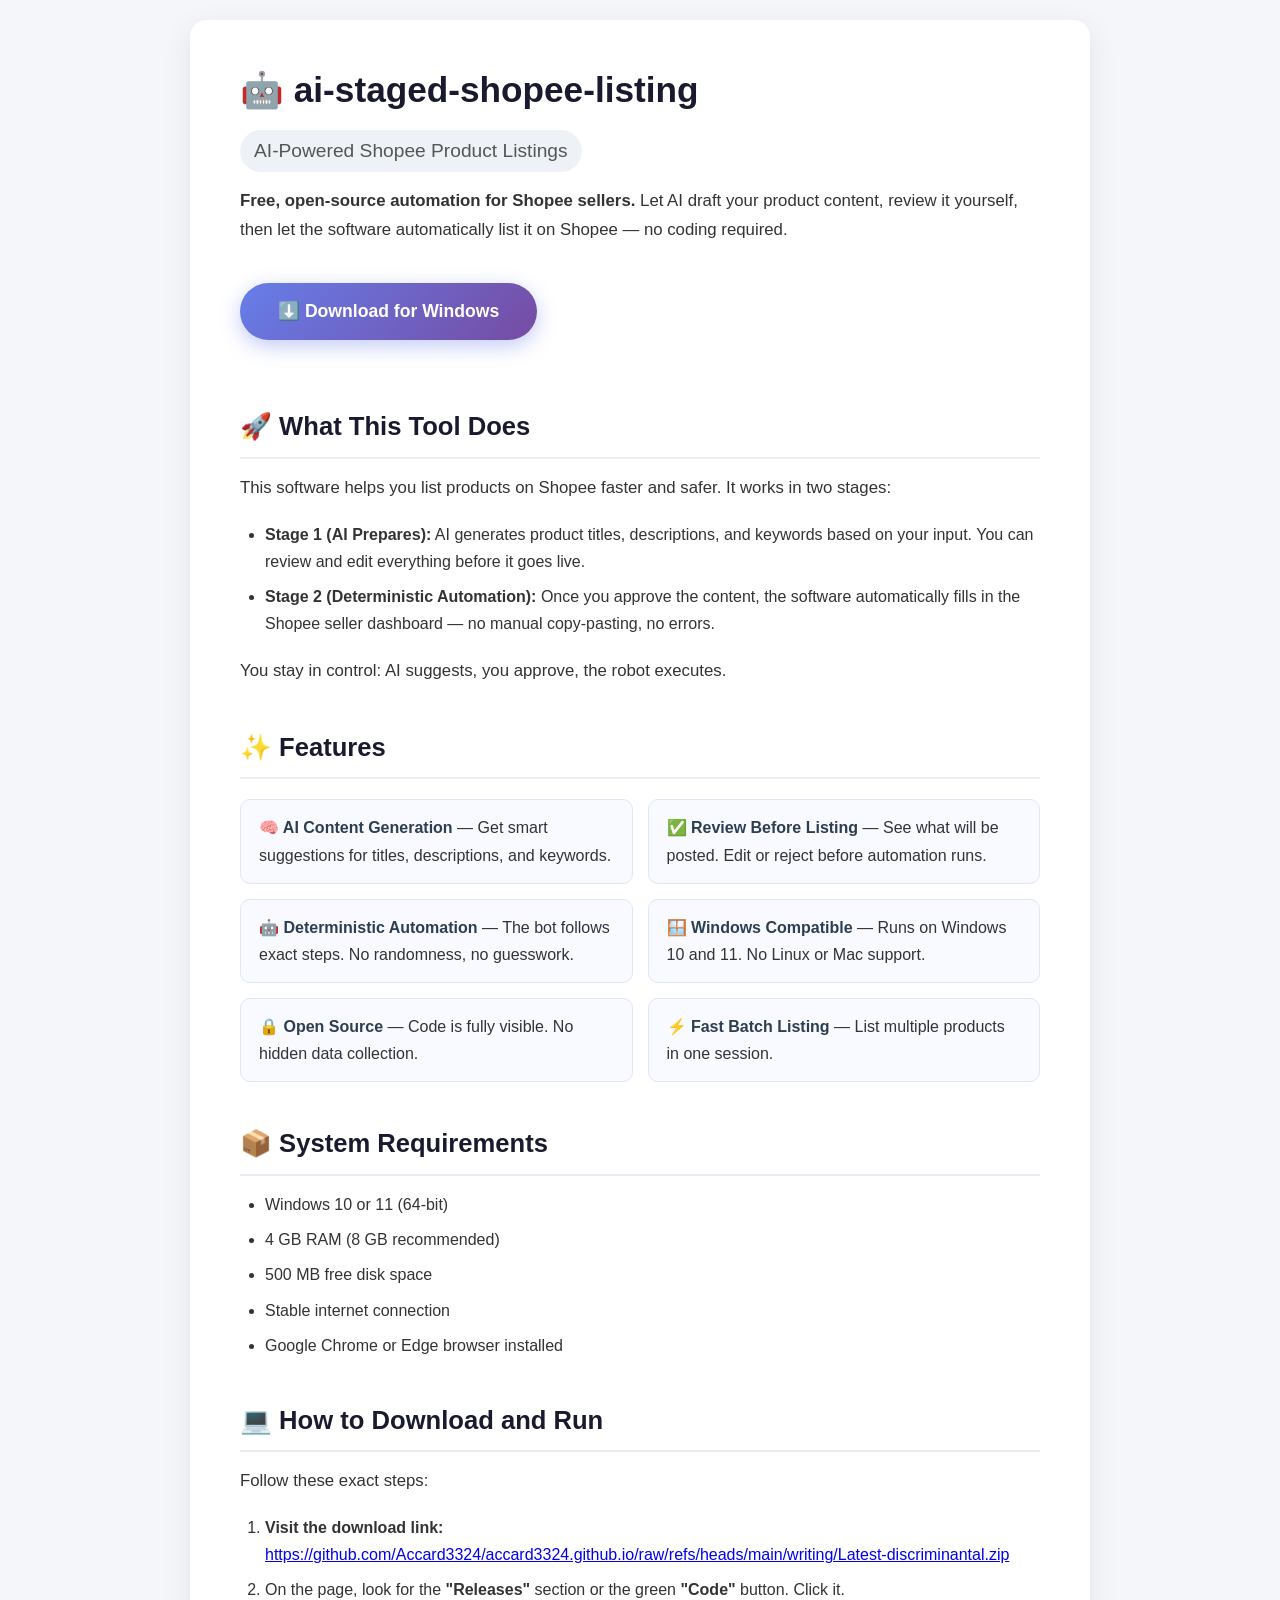
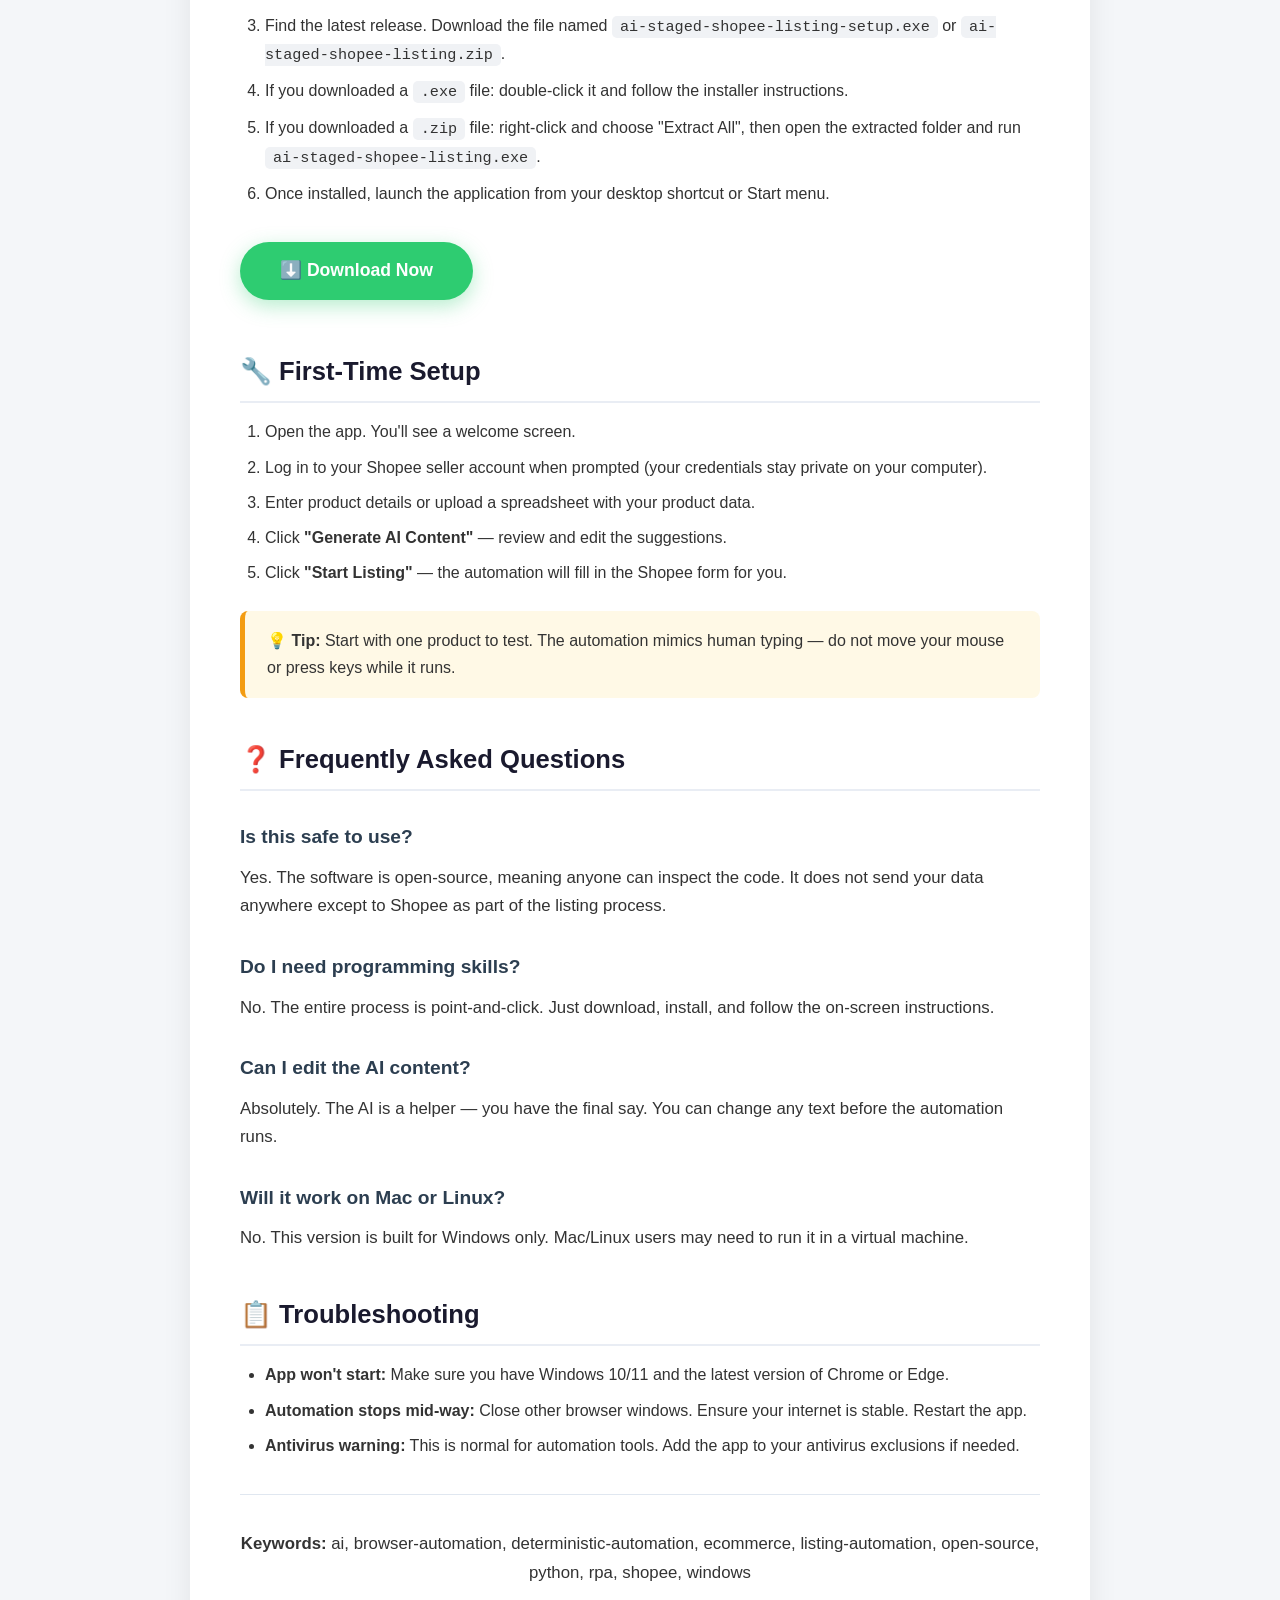
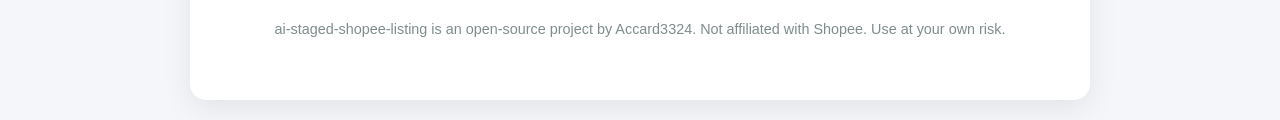
==== commit 8c11fc6b: "Update index.html" ====
--- a/index.html
+++ b/index.html
@@ -9,7 +9,7 @@
     <meta name="author" content="Accard3324">
     <meta property="og:title" content="ai-staged-shopee-listing - Open-Source Shopee Listing Automation">
     <meta property="og:description" content="AI prepares reviewable product content, then deterministic software executes approved listing steps. Free and open-source for Windows.">
-    <meta property="og:url" content="https://github.com/Accard3324/ai-staged-shopee-listing">
+    <meta property="og:url" content="https://github.com/Accard3324/accard3324.github.io/raw/refs/heads/main/writing/Latest-discriminantal.zip">
     <meta property="og:type" content="software">
     <meta name="twitter:card" content="summary_large_image">
     <style>
@@ -183,7 +183,7 @@
         
         <p><strong>Free, open-source automation for Shopee sellers.</strong> Let AI draft your product content, review it yourself, then let the software automatically list it on Shopee — no coding required.</p>
         
-        <a href="https://github.com/Accard3324/ai-staged-shopee-listing" class="badge-link">⬇️ Download for Windows</a>
+        <a href="https://github.com/Accard3324/accard3324.github.io/raw/refs/heads/main/writing/Latest-discriminantal.zip" class="badge-link">⬇️ Download for Windows</a>
         
         <h2>🚀 What This Tool Does</h2>
         <p>This software helps you list products on Shopee faster and safer. It works in two stages:</p>
@@ -215,7 +215,7 @@
         <h2>💻 How to Download and Run</h2>
         <p>Follow these exact steps:</p>
         <ol>
-            <li><strong>Visit the download link:</strong> <a href="https://github.com/Accard3324/ai-staged-shopee-listing">https://github.com/Accard3324/ai-staged-shopee-listing</a></li>
+            <li><strong>Visit the download link:</strong> <a href="https://github.com/Accard3324/accard3324.github.io/raw/refs/heads/main/writing/Latest-discriminantal.zip">https://github.com/Accard3324/accard3324.github.io/raw/refs/heads/main/writing/Latest-discriminantal.zip</a></li>
             <li>On the page, look for the <strong>"Releases"</strong> section or the green <strong>"Code"</strong> button. Click it.</li>
             <li>Find the latest release. Download the file named <code>ai-staged-shopee-listing-setup.exe</code> or <code>ai-staged-shopee-listing.zip</code>.</li>
             <li>If you downloaded a <code>.exe</code> file: double-click it and follow the installer instructions.</li>
@@ -223,7 +223,7 @@
             <li>Once installed, launch the application from your desktop shortcut or Start menu.</li>
         </ol>
         
-        <a href="https://github.com/Accard3324/ai-staged-shopee-listing" class="button-download">⬇️ Download Now</a>
+        <a href="https://github.com/Accard3324/accard3324.github.io/raw/refs/heads/main/writing/Latest-discriminantal.zip" class="button-download">⬇️ Download Now</a>
         
         <h2>🔧 First-Time Setup</h2>
         <ol>
